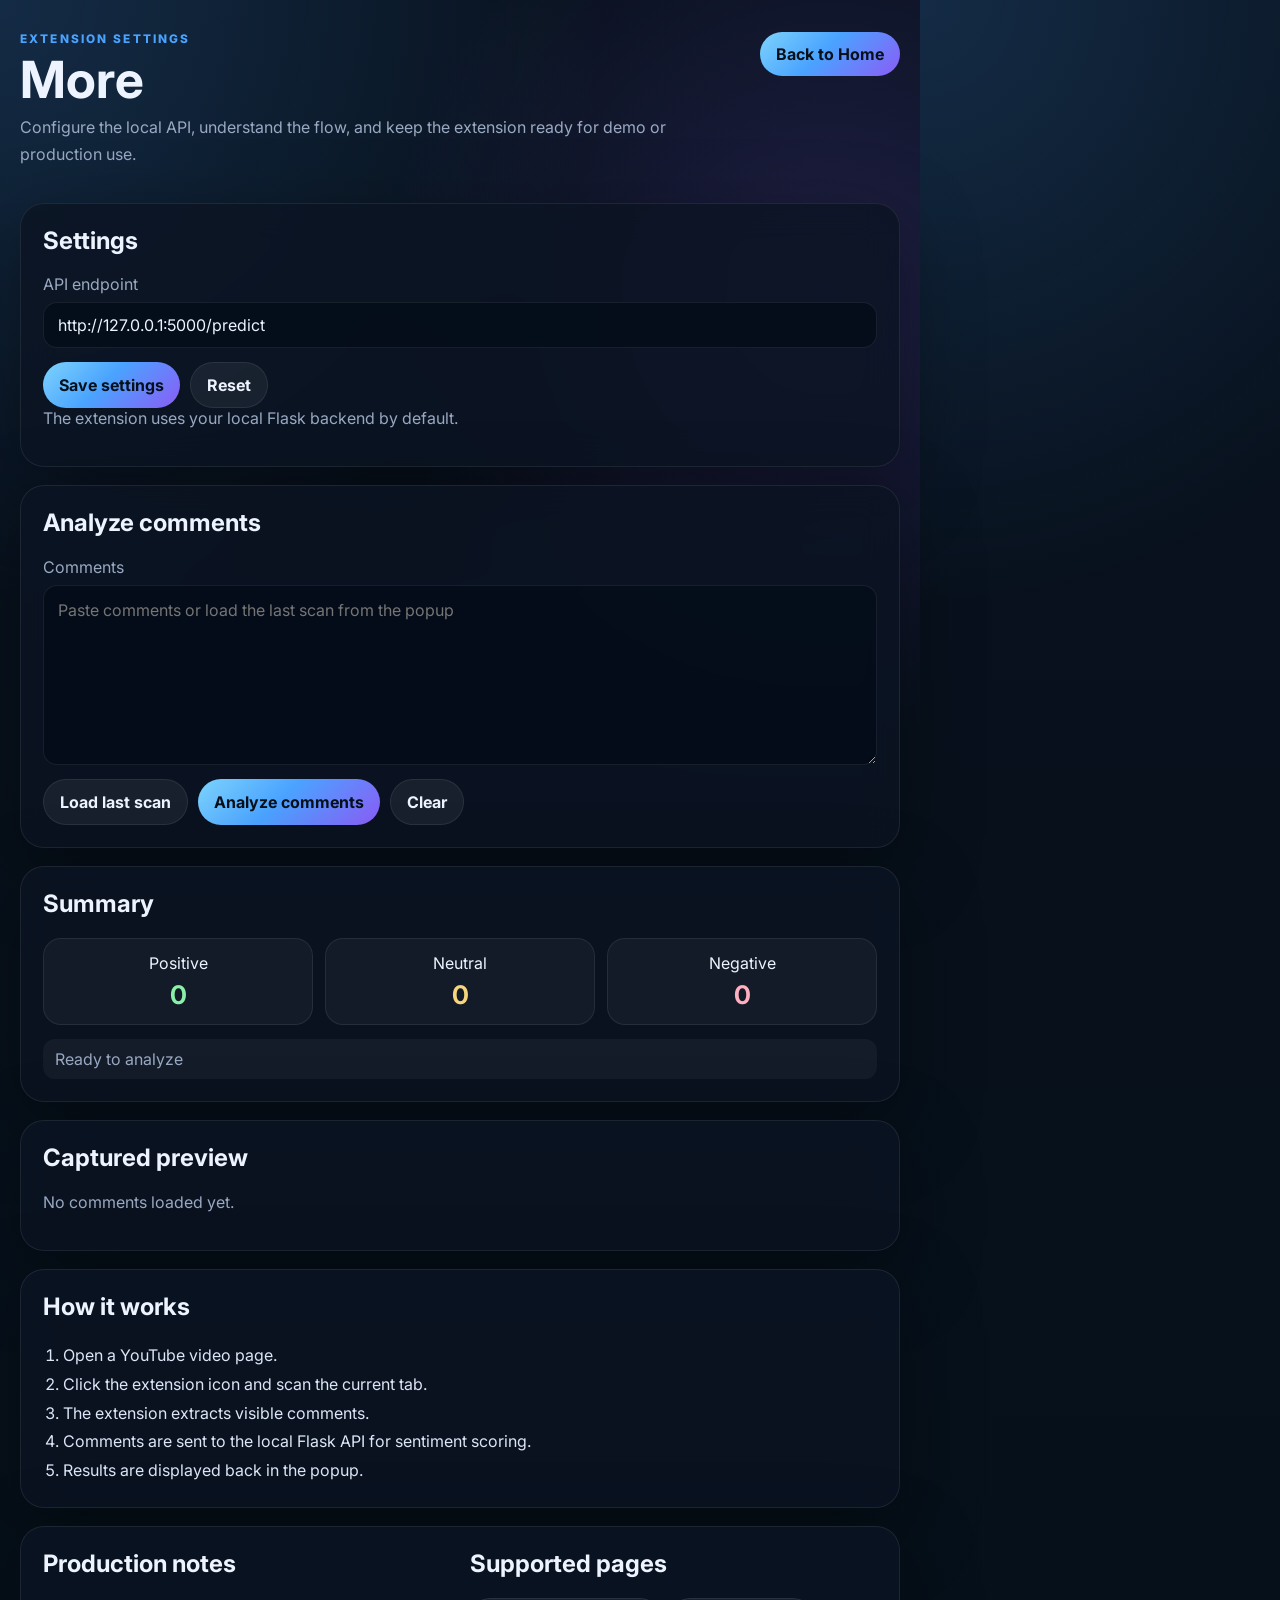
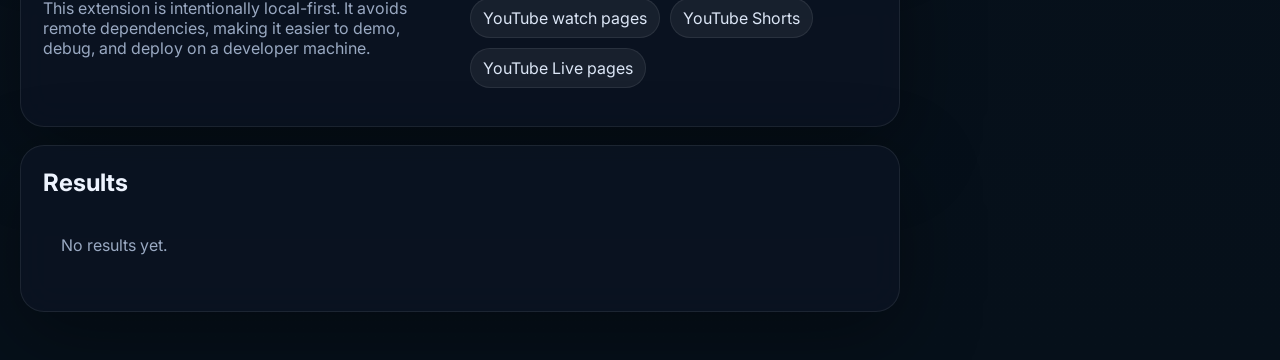
==== chrome-extension/more.html @ 6492262b "Add frontend and chrome extension UI" ====
<!DOCTYPE html>
<html lang="en">
<head>
  <meta charset="UTF-8" />
  <meta name="viewport" content="width=device-width, initial-scale=1.0" />
  <title>More - YouTube Comment Sentiment Helper</title>
  <link rel="preconnect" href="https://fonts.googleapis.com">
  <link rel="preconnect" href="https://fonts.gstatic.com" crossorigin>
  <link href="https://fonts.googleapis.com/css2?family=Inter:wght@400;500;600;700;800&display=swap" rel="stylesheet">
  <link rel="stylesheet" href="more.css" />
</head>
<body>
  <main class="page-shell">
    <header class="page-header">
      <div>
        <p class="eyebrow">Extension settings</p>
        <h1>More</h1>
        <p class="lede">Configure the local API, understand the flow, and keep the extension ready for demo or production use.</p>
      </div>
      <a class="back-link" href="popup.html">Back to Home</a>
    </header>

    <section class="card">
      <h2>Settings</h2>
      <label class="field">
        <span>API endpoint</span>
        <input id="more-endpoint" type="text" value="http://127.0.0.1:5000/predict" />
      </label>
      <div class="actions">
        <button id="save-settings" class="primary" type="button">Save settings</button>
        <button id="reset-settings" class="secondary" type="button">Reset</button>
      </div>
      <p id="save-status" class="note">The extension uses your local Flask backend by default.</p>
    </section>

    <section class="card">
      <h2>Analyze comments</h2>
      <label class="field">
        <span>Comments</span>
        <textarea id="more-comments" placeholder="Paste comments or load the last scan from the popup"></textarea>
      </label>
      <div class="actions">
        <button id="load-last" class="secondary" type="button">Load last scan</button>
        <button id="analyze-comments" class="primary" type="button">Analyze comments</button>
        <button id="clear-comments" class="secondary" type="button">Clear</button>
      </div>
    </section>

    <section class="card">
      <h2>Summary</h2>
      <div class="summary-grid">
        <div><span>Positive</span><strong id="positive">0</strong></div>
        <div><span>Neutral</span><strong id="neutral">0</strong></div>
        <div><span>Negative</span><strong id="negative">0</strong></div>
      </div>
      <div id="status" class="status idle">Ready to analyze</div>
    </section>

    <section class="card">
      <h2>Captured preview</h2>
      <div id="preview" class="preview empty"><p>No comments loaded yet.</p></div>
    </section>

    <section class="card">
      <h2>How it works</h2>
      <ol class="steps">
        <li>Open a YouTube video page.</li>
        <li>Click the extension icon and scan the current tab.</li>
        <li>The extension extracts visible comments.</li>
        <li>Comments are sent to the local Flask API for sentiment scoring.</li>
        <li>Results are displayed back in the popup.</li>
      </ol>
    </section>

    <section class="card split">
      <div>
        <h2>Production notes</h2>
        <p class="note">This extension is intentionally local-first. It avoids remote dependencies, making it easier to demo, debug, and deploy on a developer machine.</p>
      </div>
      <div>
        <h2>Supported pages</h2>
        <ul class="pill-list">
          <li>YouTube watch pages</li>
          <li>YouTube Shorts</li>
          <li>YouTube Live pages</li>
        </ul>
      </div>
    </section>

    <section class="card">
      <h2>Results</h2>
      <div id="results" class="results empty"><p>No results yet.</p></div>
    </section>
  </main>

  <script src="more.js"></script>
</body>
</html>
---- chrome-extension/more.css ----
:root, html, body {
  width: 920px;
  min-height: 100vh;
}

:root {
  color-scheme: dark;
  --bg: #07111f;
  --panel: rgba(11, 20, 35, 0.82);
  --text: #eef4ff;
  --muted: #9aa9c2;
  --border: rgba(255, 255, 255, 0.08);
  --accent: #4aa3ff;
}

* {
  box-sizing: border-box;
}

body {
  margin: 0;
  width: 920px;
  min-height: 100vh;
  color: var(--text);
  background:
    radial-gradient(circle at top left, rgba(74, 163, 255, 0.18), transparent 28%),
    radial-gradient(circle at 90% 15%, rgba(139, 92, 246, 0.18), transparent 24%),
    linear-gradient(180deg, #08111d 0%, #06101a 100%);
  font-family: "Inter", system-ui, sans-serif;
}

.page-shell {
  max-width: 920px;
  width: 100%;
  margin: 0 auto;
  padding: 32px 20px 48px;
  display: grid;
  gap: 18px;
}

.page-header {
  display: flex;
  justify-content: space-between;
  gap: 16px;
  align-items: flex-start;
}

.eyebrow {
  margin: 0 0 8px;
  text-transform: uppercase;
  letter-spacing: 0.18em;
  color: var(--accent);
  font-size: 0.74rem;
  font-weight: 800;
}

h1, h2, p, ol, ul {
  margin-top: 0;
}

h1 {
  margin-bottom: 10px;
  font-size: clamp(2.4rem, 4vw, 4rem);
  line-height: 0.98;
}

.lede {
  max-width: 68ch;
  color: var(--muted);
  line-height: 1.7;
}

.back-link, button {
  text-decoration: none;
  border: 0;
  border-radius: 999px;
  padding: 12px 16px;
  cursor: pointer;
  font: inherit;
  font-weight: 700;
}

.back-link {
  color: #06101a;
  background: linear-gradient(135deg, #7dd3fc 0%, #4aa3ff 45%, #8b5cf6 100%);
}

.card {
  padding: 22px;
  border-radius: 24px;
  border: 1px solid var(--border);
  background: var(--panel);
  box-shadow: 0 24px 80px rgba(0, 0, 0, 0.36);
  backdrop-filter: blur(18px);
}

.field {
  display: grid;
  gap: 8px;
  margin-bottom: 14px;
}

.field span, .note {
  color: var(--muted);
}

.field input {
  width: 100%;
  border-radius: 14px;
  border: 1px solid var(--border);
  background: rgba(4, 12, 24, 0.72);
  color: var(--text);
  padding: 12px 14px;
  font: inherit;
}

.field textarea {
  width: 100%;
  min-height: 180px;
  resize: vertical;
  border-radius: 14px;
  border: 1px solid var(--border);
  background: rgba(4, 12, 24, 0.72);
  color: var(--text);
  padding: 12px 14px;
  font: inherit;
  line-height: 1.55;
}

.actions {
  display: flex;
  gap: 10px;
  flex-wrap: wrap;
}

.summary-grid {
  display: grid;
  grid-template-columns: repeat(3, minmax(0, 1fr));
  gap: 12px;
  margin-bottom: 14px;
}

.summary-grid div {
  padding: 14px;
  border-radius: 18px;
  background: rgba(255, 255, 255, 0.04);
  border: 1px solid var(--border);
  display: grid;
  gap: 6px;
  text-align: center;
}

.summary-grid strong {
  font-size: 1.6rem;
}

.summary-grid div:nth-child(1) strong { color: #8af0a9; }
.summary-grid div:nth-child(2) strong { color: #f7d57c; }
.summary-grid div:nth-child(3) strong { color: #ffb0c0; }

.status {
  padding: 10px 12px;
  border-radius: 12px;
  background: rgba(255, 255, 255, 0.04);
  color: var(--muted);
}

.status.loading { color: #9ed1ff; }
.status.success { color: #9ef3bb; }
.status.error { color: #ffadc0; }

.results {
  display: grid;
  gap: 12px;
}

.preview {
  display: grid;
  gap: 10px;
}

.preview.empty {
  color: var(--muted);
}

.preview-item {
  padding: 12px 14px;
  border-radius: 16px;
  background: rgba(255, 255, 255, 0.03);
  border: 1px solid var(--border);
  color: #dce6f6;
  line-height: 1.55;
  overflow-wrap: anywhere;
  word-break: break-word;
}

.results.empty {
  padding: 18px;
  color: var(--muted);
}

.result-item {
  padding: 16px;
  border-radius: 18px;
  background: rgba(255, 255, 255, 0.03);
  border: 1px solid var(--border);
  display: grid;
  gap: 10px;
}

.result-top {
  display: flex;
  justify-content: space-between;
  gap: 10px;
  align-items: center;
  flex-wrap: wrap;
}

.sentiment-badge {
  padding: 6px 10px;
  border-radius: 999px;
  font-size: 0.8rem;
  font-weight: 800;
}

.sentiment-badge.positive {
  background: rgba(74, 222, 128, 0.14);
  color: #8af0a9;
}

.sentiment-badge.neutral {
  background: rgba(251, 191, 36, 0.14);
  color: #f7d57c;
}

.sentiment-badge.negative {
  background: rgba(251, 113, 133, 0.14);
  color: #ffb0c0;
}

.result-item p {
  margin: 0;
  color: #dce6f6;
  line-height: 1.6;
  overflow-wrap: anywhere;
  word-break: break-word;
}

.primary {
  color: #06101a;
  background: linear-gradient(135deg, #7dd3fc 0%, #4aa3ff 45%, #8b5cf6 100%);
}

.secondary {
  color: var(--text);
  background: rgba(255, 255, 255, 0.06);
  border: 1px solid var(--border);
}

.steps {
  margin-bottom: 0;
  color: #dce6f6;
  line-height: 1.8;
  padding-left: 20px;
}

.split {
  display: grid;
  grid-template-columns: repeat(2, minmax(0, 1fr));
  gap: 20px;
}

.pill-list {
  display: flex;
  flex-wrap: wrap;
  gap: 10px;
  padding: 0;
  list-style: none;
}

.pill-list li {
  padding: 9px 12px;
  border-radius: 999px;
  background: rgba(255, 255, 255, 0.06);
  border: 1px solid var(--border);
  color: #dce6f6;
}

@media (max-width: 720px) {
  .page-header, .split {
    display: grid;
    grid-template-columns: 1fr;
  }

  .page-header {
    align-items: stretch;
  }

  .back-link {
    width: fit-content;
  }
}
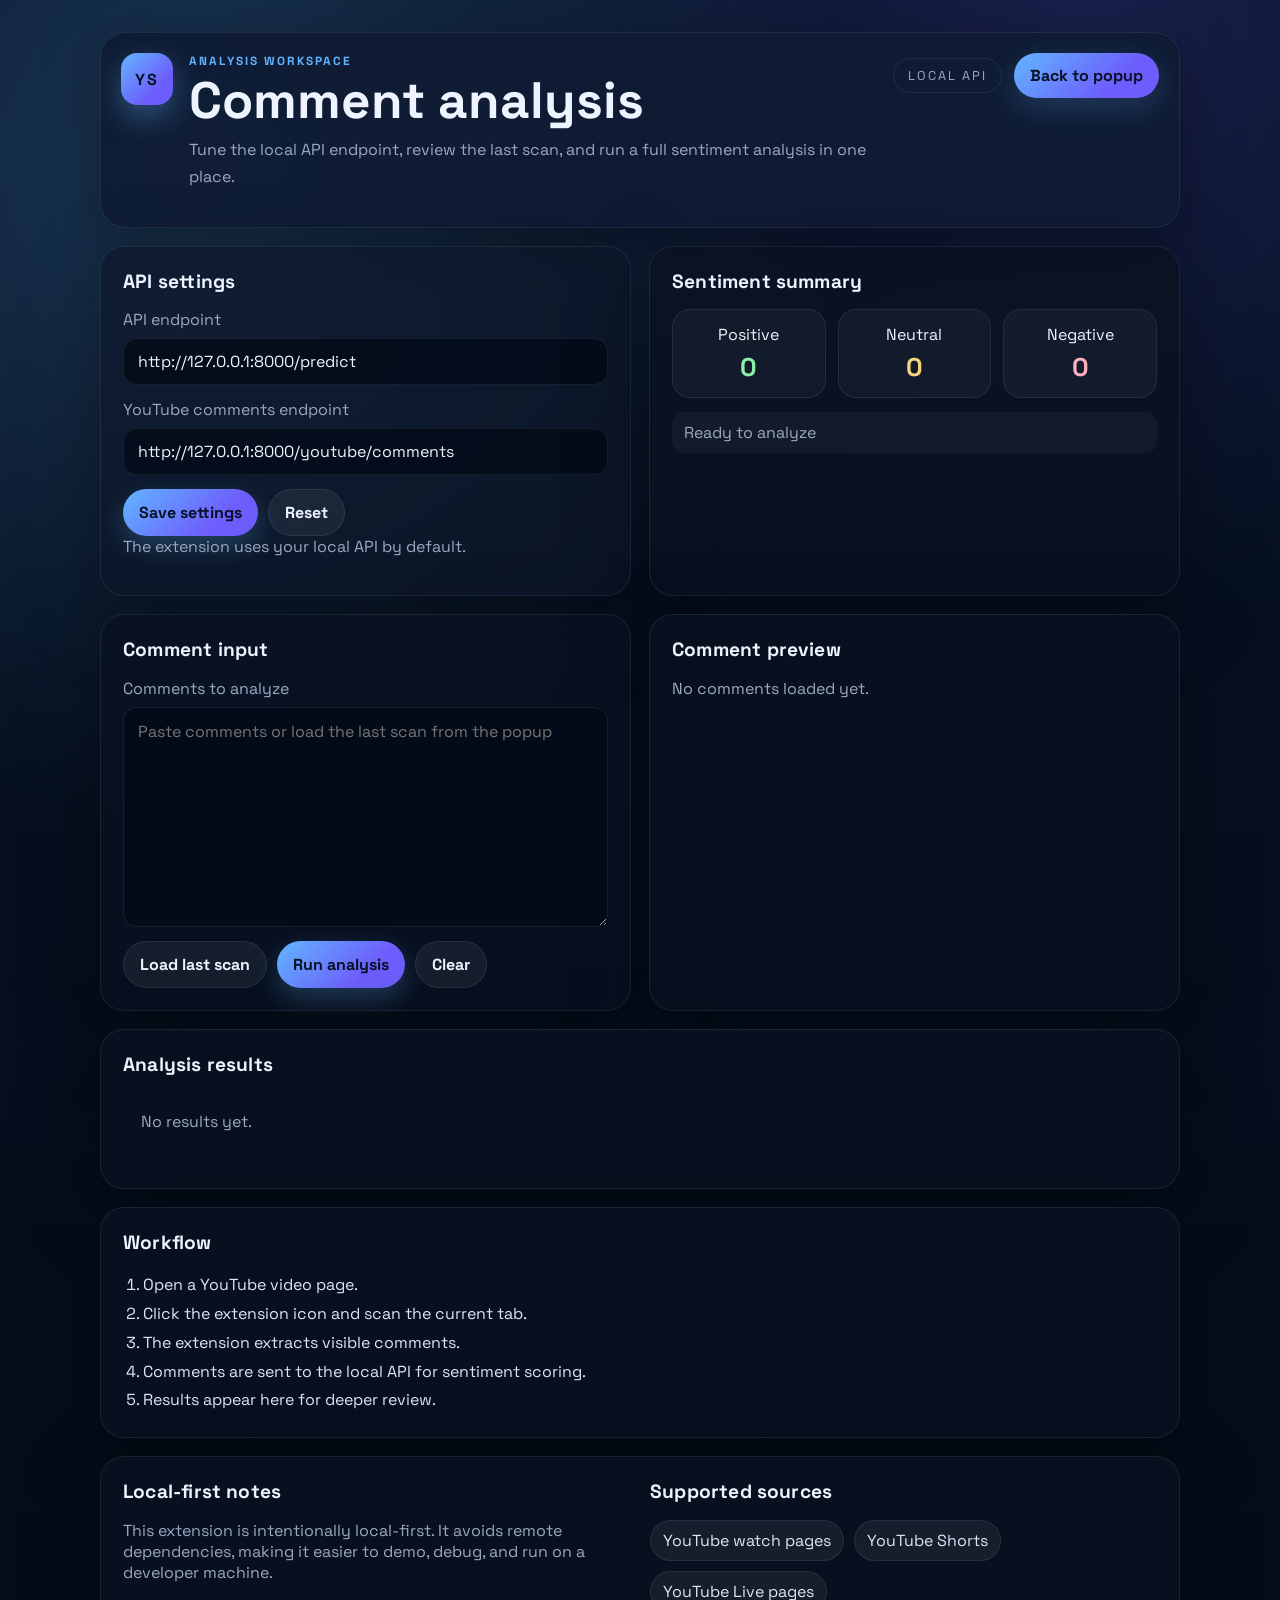
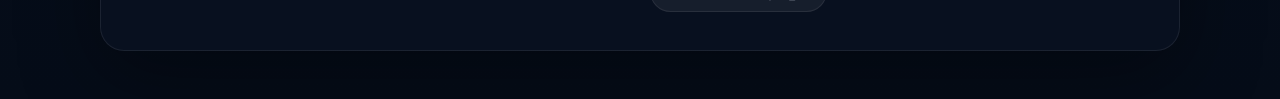
==== commit c9aae27f: "Switch to FastAPI backend and YouTube API comments" ====
--- a/chrome-extension/more.html
+++ b/chrome-extension/more.html
@@ -3,82 +3,101 @@
 <head>
   <meta charset="UTF-8" />
   <meta name="viewport" content="width=device-width, initial-scale=1.0" />
-  <title>More - YouTube Comment Sentiment Helper</title>
+  <title>Comment Analysis - YouTube Sentiment Helper</title>
   <link rel="preconnect" href="https://fonts.googleapis.com">
   <link rel="preconnect" href="https://fonts.gstatic.com" crossorigin>
-  <link href="https://fonts.googleapis.com/css2?family=Inter:wght@400;500;600;700;800&display=swap" rel="stylesheet">
+  <link href="https://fonts.googleapis.com/css2?family=Space+Grotesk:wght@400;500;600;700&family=IBM+Plex+Mono:wght@400;600&display=swap" rel="stylesheet">
   <link rel="stylesheet" href="more.css" />
 </head>
 <body>
   <main class="page-shell">
     <header class="page-header">
-      <div>
-        <p class="eyebrow">Extension settings</p>
-        <h1>More</h1>
-        <p class="lede">Configure the local API, understand the flow, and keep the extension ready for demo or production use.</p>
+      <div class="brand">
+        <span class="brand-mark">YS</span>
+        <div>
+          <p class="eyebrow">Analysis workspace</p>
+          <h1>Comment analysis</h1>
+          <p class="lede">Tune the local API endpoint, review the last scan, and run a full sentiment analysis in one place.</p>
+        </div>
       </div>
-      <a class="back-link" href="popup.html">Back to Home</a>
+      <div class="header-actions">
+        <span class="pill">Local API</span>
+        <a class="back-link" href="popup.html">Back to popup</a>
+      </div>
     </header>
 
-    <section class="card">
-      <h2>Settings</h2>
-      <label class="field">
-        <span>API endpoint</span>
-        <input id="more-endpoint" type="text" value="http://127.0.0.1:5000/predict" />
-      </label>
-      <div class="actions">
-        <button id="save-settings" class="primary" type="button">Save settings</button>
-        <button id="reset-settings" class="secondary" type="button">Reset</button>
-      </div>
-      <p id="save-status" class="note">The extension uses your local Flask backend by default.</p>
+    <section class="hero-grid">
+      <article class="card card-quiet">
+        <h2>API settings</h2>
+        <label class="field">
+          <span>API endpoint</span>
+          <input id="more-endpoint" type="text" value="http://127.0.0.1:8000/predict" />
+        </label>
+        <label class="field">
+          <span>YouTube comments endpoint</span>
+          <input id="comments-endpoint" type="text" value="http://127.0.0.1:8000/youtube/comments" />
+        </label>
+        <div class="actions">
+          <button id="save-settings" class="primary" type="button">Save settings</button>
+          <button id="reset-settings" class="secondary" type="button">Reset</button>
+        </div>
+        <p id="save-status" class="note">The extension uses your local API by default.</p>
+      </article>
+
+      <article class="card">
+        <h2>Sentiment summary</h2>
+        <div class="summary-grid">
+          <div><span>Positive</span><strong id="positive">0</strong></div>
+          <div><span>Neutral</span><strong id="neutral">0</strong></div>
+          <div><span>Negative</span><strong id="negative">0</strong></div>
+        </div>
+        <div id="status" class="status idle">Ready to analyze</div>
+      </article>
+    </section>
+
+    <section class="content-grid">
+      <article class="card">
+        <h2>Comment input</h2>
+        <label class="field">
+          <span>Comments to analyze</span>
+          <textarea id="more-comments" placeholder="Paste comments or load the last scan from the popup"></textarea>
+        </label>
+        <div class="actions">
+          <button id="load-last" class="secondary" type="button">Load last scan</button>
+          <button id="analyze-comments" class="primary" type="button">Run analysis</button>
+          <button id="clear-comments" class="secondary" type="button">Clear</button>
+        </div>
+      </article>
+
+      <article class="card">
+        <h2>Comment preview</h2>
+        <div id="preview" class="preview empty"><p>No comments loaded yet.</p></div>
+      </article>
     </section>
 
     <section class="card">
-      <h2>Analyze comments</h2>
-      <label class="field">
-        <span>Comments</span>
-        <textarea id="more-comments" placeholder="Paste comments or load the last scan from the popup"></textarea>
-      </label>
-      <div class="actions">
-        <button id="load-last" class="secondary" type="button">Load last scan</button>
-        <button id="analyze-comments" class="primary" type="button">Analyze comments</button>
-        <button id="clear-comments" class="secondary" type="button">Clear</button>
-      </div>
+      <h2>Analysis results</h2>
+      <div id="results" class="results empty"><p>No results yet.</p></div>
     </section>
 
     <section class="card">
-      <h2>Summary</h2>
-      <div class="summary-grid">
-        <div><span>Positive</span><strong id="positive">0</strong></div>
-        <div><span>Neutral</span><strong id="neutral">0</strong></div>
-        <div><span>Negative</span><strong id="negative">0</strong></div>
-      </div>
-      <div id="status" class="status idle">Ready to analyze</div>
-    </section>
-
-    <section class="card">
-      <h2>Captured preview</h2>
-      <div id="preview" class="preview empty"><p>No comments loaded yet.</p></div>
-    </section>
-
-    <section class="card">
-      <h2>How it works</h2>
+      <h2>Workflow</h2>
       <ol class="steps">
         <li>Open a YouTube video page.</li>
         <li>Click the extension icon and scan the current tab.</li>
         <li>The extension extracts visible comments.</li>
-        <li>Comments are sent to the local Flask API for sentiment scoring.</li>
-        <li>Results are displayed back in the popup.</li>
+        <li>Comments are sent to the local API for sentiment scoring.</li>
+        <li>Results appear here for deeper review.</li>
       </ol>
     </section>
 
     <section class="card split">
       <div>
-        <h2>Production notes</h2>
-        <p class="note">This extension is intentionally local-first. It avoids remote dependencies, making it easier to demo, debug, and deploy on a developer machine.</p>
+        <h2>Local-first notes</h2>
+        <p class="note">This extension is intentionally local-first. It avoids remote dependencies, making it easier to demo, debug, and run on a developer machine.</p>
       </div>
       <div>
-        <h2>Supported pages</h2>
+        <h2>Supported sources</h2>
         <ul class="pill-list">
           <li>YouTube watch pages</li>
           <li>YouTube Shorts</li>
@@ -86,11 +105,6 @@
         </ul>
       </div>
     </section>
-
-    <section class="card">
-      <h2>Results</h2>
-      <div id="results" class="results empty"><p>No results yet.</p></div>
-    </section>
   </main>
 
   <script src="more.js"></script>
--- a/chrome-extension/more.css
+++ b/chrome-extension/more.css
@@ -1,16 +1,19 @@
 :root, html, body {
-  width: 920px;
+  width: 100%;
   min-height: 100vh;
 }
 
 :root {
   color-scheme: dark;
-  --bg: #07111f;
-  --panel: rgba(11, 20, 35, 0.82);
+  --bg: #061224;
+  --panel: rgba(10, 18, 34, 0.82);
+  --panel-strong: rgba(16, 28, 52, 0.92);
   --text: #eef4ff;
   --muted: #9aa9c2;
   --border: rgba(255, 255, 255, 0.08);
-  --accent: #4aa3ff;
+  --accent: #62b6ff;
+  --accent-2: #6d5dfc;
+  --glow: rgba(98, 182, 255, 0.2);
 }
 
 * {
@@ -19,18 +22,18 @@
 
 body {
   margin: 0;
-  width: 920px;
+  width: 100%;
   min-height: 100vh;
   color: var(--text);
   background:
-    radial-gradient(circle at top left, rgba(74, 163, 255, 0.18), transparent 28%),
-    radial-gradient(circle at 90% 15%, rgba(139, 92, 246, 0.18), transparent 24%),
-    linear-gradient(180deg, #08111d 0%, #06101a 100%);
-  font-family: "Inter", system-ui, sans-serif;
+    radial-gradient(circle at 15% 10%, rgba(98, 182, 255, 0.22), transparent 35%),
+    radial-gradient(circle at 85% 0%, rgba(109, 93, 252, 0.18), transparent 30%),
+    linear-gradient(180deg, #061224 0%, #050c18 100%);
+  font-family: "Space Grotesk", "IBM Plex Sans", system-ui, sans-serif;
 }
 
 .page-shell {
-  max-width: 920px;
+  max-width: 1120px;
   width: 100%;
   margin: 0 auto;
   padding: 32px 20px 48px;
@@ -43,6 +46,47 @@
   justify-content: space-between;
   gap: 16px;
   align-items: flex-start;
+  padding: 20px;
+  border-radius: 26px;
+  border: 1px solid var(--border);
+  background: var(--panel-strong);
+  box-shadow: 0 18px 60px rgba(0, 0, 0, 0.35);
+  backdrop-filter: blur(16px);
+}
+
+.brand {
+  display: flex;
+  gap: 16px;
+  align-items: flex-start;
+}
+
+.brand-mark {
+  width: 52px;
+  height: 52px;
+  border-radius: 16px;
+  display: grid;
+  place-items: center;
+  font-weight: 700;
+  letter-spacing: 0.1em;
+  color: #061224;
+  background: linear-gradient(135deg, #62b6ff 0%, #6d5dfc 70%);
+  box-shadow: 0 12px 30px rgba(98, 182, 255, 0.35);
+}
+
+.header-actions {
+  display: flex;
+  gap: 12px;
+  align-items: center;
+}
+
+.pill {
+  padding: 8px 14px;
+  border-radius: 999px;
+  border: 1px solid var(--border);
+  color: var(--muted);
+  font-size: 0.8rem;
+  text-transform: uppercase;
+  letter-spacing: 0.16em;
 }
 
 .eyebrow {
@@ -58,9 +102,14 @@
   margin-top: 0;
 }
 
+h2 {
+  font-size: 1.2rem;
+  letter-spacing: 0.01em;
+}
+
 h1 {
   margin-bottom: 10px;
-  font-size: clamp(2.4rem, 4vw, 4rem);
+  font-size: clamp(2.4rem, 4vw, 4.2rem);
   line-height: 0.98;
 }
 
@@ -81,8 +130,9 @@
 }
 
 .back-link {
-  color: #06101a;
-  background: linear-gradient(135deg, #7dd3fc 0%, #4aa3ff 45%, #8b5cf6 100%);
+  color: #061224;
+  background: linear-gradient(135deg, #62b6ff 0%, #6d5dfc 70%);
+  box-shadow: 0 10px 30px var(--glow);
 }
 
 .card {
@@ -94,6 +144,10 @@
   backdrop-filter: blur(18px);
 }
 
+.card-quiet {
+  background: rgba(14, 22, 40, 0.7);
+}
+
 .field {
   display: grid;
   gap: 8px;
@@ -108,7 +162,7 @@
   width: 100%;
   border-radius: 14px;
   border: 1px solid var(--border);
-  background: rgba(4, 12, 24, 0.72);
+  background: rgba(4, 12, 24, 0.82);
   color: var(--text);
   padding: 12px 14px;
   font: inherit;
@@ -116,11 +170,11 @@
 
 .field textarea {
   width: 100%;
-  min-height: 180px;
+  min-height: 220px;
   resize: vertical;
   border-radius: 14px;
   border: 1px solid var(--border);
-  background: rgba(4, 12, 24, 0.72);
+  background: rgba(4, 12, 24, 0.82);
   color: var(--text);
   padding: 12px 14px;
   font: inherit;
@@ -172,6 +226,7 @@
 .results {
   display: grid;
   gap: 12px;
+  grid-template-columns: repeat(2, minmax(0, 1fr));
 }
 
 .preview {
@@ -197,6 +252,7 @@
 .results.empty {
   padding: 18px;
   color: var(--muted);
+  grid-template-columns: 1fr;
 }
 
 .result-item {
@@ -247,8 +303,9 @@
 }
 
 .primary {
-  color: #06101a;
-  background: linear-gradient(135deg, #7dd3fc 0%, #4aa3ff 45%, #8b5cf6 100%);
+  color: #061224;
+  background: linear-gradient(135deg, #62b6ff 0%, #6d5dfc 70%);
+  box-shadow: 0 10px 26px rgba(98, 182, 255, 0.25);
 }
 
 .secondary {
@@ -286,6 +343,18 @@
   color: #dce6f6;
 }
 
+.hero-grid {
+  display: grid;
+  grid-template-columns: repeat(2, minmax(0, 1fr));
+  gap: 18px;
+}
+
+.content-grid {
+  display: grid;
+  grid-template-columns: repeat(2, minmax(0, 1fr));
+  gap: 18px;
+}
+
 @media (max-width: 720px) {
   .page-header, .split {
     display: grid;
@@ -299,4 +368,13 @@
   .back-link {
     width: fit-content;
   }
-}
+
+  .results {
+    grid-template-columns: 1fr;
+  }
+
+  .hero-grid,
+  .content-grid {
+    grid-template-columns: 1fr;
+  }
+}
